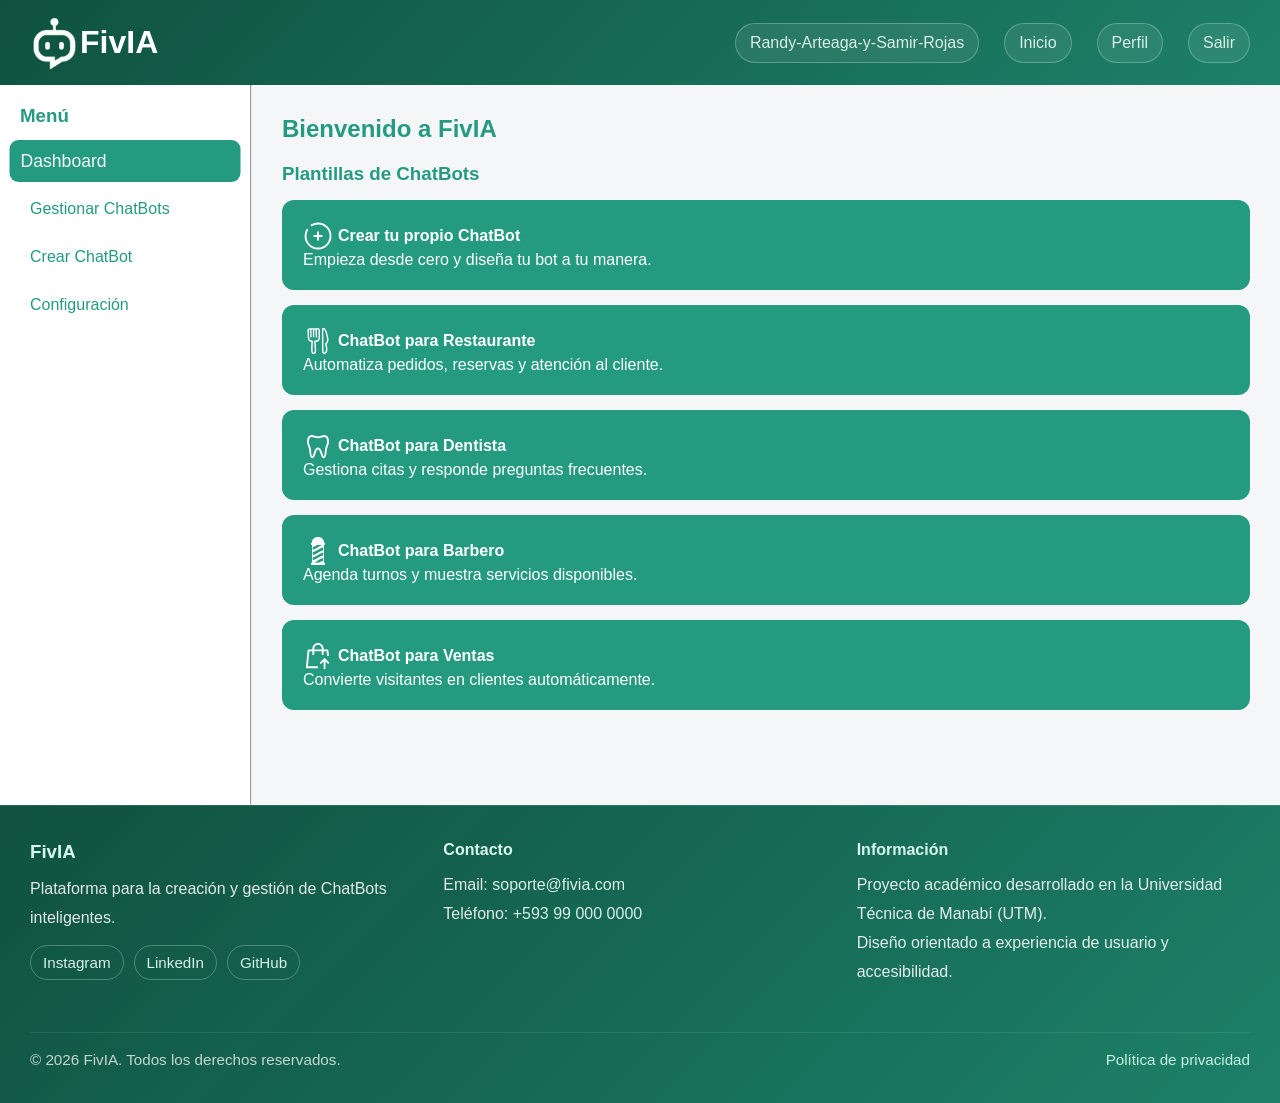
==== index.html @ d644502a "cambio" ====
<!DOCTYPE html>
<html lang="es">
<head>
    <meta charset="UTF-8">
    <title>Dashboard FivIA</title>
    <link rel="stylesheet" href="styles.css">
    <script src="script.js" defer></script>
</head>
<body>

   
    <header>
        <div id="icono">
        <img src="icono.png" alt="Logo de FivIA" width="50">
        <h1>FivIA</h1>
        
        </div>
        <nav>
            
            <a href="#">Randy-Arteaga-y-Samir-Rojas</a>
            <a href="#" id="inicio">Inicio</a>
            <a href="#" id="perfil">Perfil</a>
            <a href="#" id="salir">Salir</a>
        </nav>
        
    </header>

  
    <div>

        <aside>
            <h3>Menú</h3>
            <ul>
                <li  ><a id="dash" href="#" >Dashboard</a></li>
                <li><a href="#" id="uwu">Gestionar ChatBots</a></li>
                <li><a href="#">Crear ChatBot</a></li>
                <li><a href="#">Configuración</a></li>
            </ul>
        </aside>
        <hr>
    
        <main>
            <section>
                <h2>Bienvenido a FivIA</h2>
                 <!-- PLANTILLAS -->
            <section>
                <h3>Plantillas de ChatBots</h3>

                <!-- CREAR PROPIO -->
                <article>
                    <div class="svg">
                        <svg viewBox="0 0 24 24" fill="none" xmlns="http://www.w3.org/2000/svg" stroke="#ffffff"><g id="SVGRepo_bgCarrier" stroke-width="0"></g><g id="SVGRepo_tracerCarrier" stroke-linecap="round" stroke-linejoin="round"></g><g id="SVGRepo_iconCarrier"> <path d="M15 12L12 12M12 12L9 12M12 12L12 9M12 12L12 15" stroke="#ffffff" stroke-width="1.5" stroke-linecap="round"></path> <path d="M7 3.33782C8.47087 2.48697 10.1786 2 12 2C17.5228 2 22 6.47715 22 12C22 17.5228 17.5228 22 12 22C6.47715 22 2 17.5228 2 12C2 10.1786 2.48697 8.47087 3.33782 7" stroke="#ffffff" stroke-width="1.5" stroke-linecap="round"></path> </g></svg>
                        <h4> Crear tu propio ChatBot</h4>
                    </div>
                    <p>Empieza desde cero y diseña tu bot a tu manera.</p>
                </article>

                <!-- PLANTILLAS -->
                <article>
                    <div class="svg">
                        <svg version="1.1" id="designs" xmlns="http://www.w3.org/2000/svg" xmlns:xlink="http://www.w3.org/1999/xlink" viewBox="0 0 32 32" xml:space="preserve" fill="#000000"><g id="SVGRepo_bgCarrier" stroke-width="0"></g><g id="SVGRepo_tracerCarrier" stroke-linecap="round" stroke-linejoin="round"></g><g id="SVGRepo_iconCarrier"> <style type="text/css"> .sketchy_een{fill:#ffffff;} </style> <path class="sketchy_een" d="M17.855,3.83c-0.012-0.106-0.043-0.21-0.098-0.308c-0.111-0.199-0.266-0.39-0.407-0.57 c-0.096-0.118-0.195-0.248-0.312-0.348c-0.166-0.139-0.354-0.264-0.571-0.308c-0.153-0.029-0.304-0.04-0.459-0.046 c-0.047-0.002-0.093-0.003-0.139-0.003c-0.086,0-0.172,0.003-0.258,0.007c-0.094,0.002-0.187,0.006-0.281,0.004 c-0.319-0.002-0.638,0.023-0.957,0.036c-0.342,0.013-0.686,0.031-1.03,0.04c-0.371,0.01-0.742,0.023-1.112,0.033 c-0.348,0.008-0.696,0.04-1.043,0.05c-0.606,0.017-1.214,0.013-1.819,0.017c-0.625,0.004-1.25,0.052-1.875,0.092 C7.197,2.545,6.9,2.557,6.604,2.578C6.218,2.605,5.8,2.633,5.461,2.842c-0.22,0.134-0.382,0.319-0.516,0.537 C4.756,3.684,4.722,4.042,4.752,4.391C4.754,4.403,4.758,4.413,4.76,4.425C4.744,4.486,4.721,4.546,4.722,4.612 c0.008,0.791,0.08,1.579,0.122,2.368c0.038,0.736,0.042,1.472,0.071,2.205c0.057,1.512-0.084,3.05,0.323,4.526 c0.153,0.558,0.346,1.11,0.625,1.622c0.243,0.445,0.577,0.789,1.001,1.063c0.392,0.252,0.816,0.342,1.275,0.384 c0.206,0.017,0.415,0.036,0.623,0.05c0.055,0.003,0.112,0.002,0.168,0.004c-0.042,0.75-0.074,1.5-0.097,2.253 c-0.025,0.828-0.082,1.653-0.097,2.482c-0.025,1.542-0.073,3.092-0.021,4.636c0.015,0.466,0.054,0.931,0.136,1.391 c0.032,0.174,0.078,0.34,0.143,0.506c0.086,0.224,0.18,0.453,0.302,0.659c0.214,0.365,0.506,0.692,0.868,0.914 c0.344,0.21,0.768,0.289,1.162,0.317c0.336,0.023,0.686-0.008,1.011-0.097c0.117-0.031,0.22-0.075,0.331-0.124 c0.157-0.069,0.289-0.189,0.415-0.304c0.166-0.155,0.306-0.365,0.415-0.566c0.193-0.357,0.285-0.784,0.363-1.177 c0.08-0.403,0.132-0.822,0.151-1.233c0.017-0.378,0.031-0.757,0.032-1.137c0.002-0.376-0.027-0.755-0.046-1.131 c-0.036-0.764-0.096-1.527-0.141-2.291c-0.048-0.784-0.111-1.565-0.17-2.349c-0.025-0.336-0.038-0.675-0.071-1.011 c-0.032-0.355-0.076-0.709-0.113-1.064c-0.015-0.14-0.036-0.279-0.055-0.418c0.29-0.01,0.579-0.017,0.868-0.053 c0.269-0.032,0.537-0.054,0.793-0.145c0.254-0.088,0.512-0.172,0.742-0.317c0.38-0.239,0.738-0.527,1.07-0.827 c0.401-0.363,0.625-0.852,0.81-1.351c0.227-0.621,0.333-1.303,0.333-1.963c0.002-0.726,0-1.456-0.015-2.182 c-0.015-0.665,0.011-1.332,0.029-1.997c0.019-0.757-0.004-1.514,0-2.27c0.004-0.518,0.067-1.034,0.071-1.554 C18.149,4.187,18.03,3.976,17.855,3.83z M16.539,12.156c-0.002,0.267,0.007,0.536-0.02,0.803c-0.052,0.345-0.132,0.698-0.26,1.022 c-0.066,0.149-0.135,0.302-0.222,0.439c-0.121,0.137-0.26,0.257-0.402,0.371c-0.198,0.142-0.413,0.271-0.633,0.378 c-0.192,0.069-0.398,0.123-0.597,0.157c-0.271,0.033-0.54,0.065-0.81,0.1c0.023-0.003,0.047-0.007,0.07-0.01 c-0.203,0.027-0.394,0.019-0.596,0.004c-0.285-0.024-0.529,0.147-0.683,0.377c-0.003,0.001-0.005,0-0.008,0.001 c-0.004,0-0.008,0.002-0.013,0.004c-0.327,0.09-0.562,0.396-0.562,0.738c0,0.103,0.022,0.203,0.061,0.294 c0.06,0.534,0.095,1.071,0.149,1.605c0.034,0.338,0.042,0.678,0.063,1.017c0.025,0.39,0.067,0.78,0.092,1.17 c0.053,0.78,0.103,1.56,0.172,2.337c0.067,0.755,0.13,1.51,0.161,2.265c0.023,0.583,0.011,1.179-0.054,1.757 c-0.057,0.357-0.133,0.705-0.255,1.045c-0.036,0.074-0.077,0.145-0.122,0.214c-0.035,0.04-0.071,0.079-0.11,0.116 c-0.071,0.021-0.143,0.037-0.215,0.05c-0.161,0.013-0.321,0.012-0.482-0.001c-0.085-0.016-0.168-0.038-0.249-0.065 c-0.035-0.018-0.069-0.037-0.103-0.058c-0.069-0.063-0.133-0.13-0.193-0.201c-0.09-0.132-0.166-0.27-0.233-0.415 c-0.043-0.108-0.082-0.218-0.108-0.331c-0.023-0.098-0.04-0.198-0.055-0.299c-0.09-0.725-0.058-1.463-0.054-2.191 c0.004-0.774,0.015-1.548,0.029-2.322c0.029-1.651,0.078-3.302,0.212-4.95c0.029-0.367,0.059-0.732,0.086-1.099 c0.021-0.284-0.152-0.526-0.384-0.676c-0.004-0.018,0.001-0.036-0.004-0.054c-0.057-0.208-0.197-0.39-0.384-0.499 c-0.183-0.107-0.373-0.127-0.572-0.097c-0.189,0.009-0.386-0.016-0.573-0.035c-0.191-0.02-0.382-0.031-0.573-0.05 c-0.101-0.017-0.202-0.039-0.299-0.07c-0.093-0.05-0.184-0.108-0.272-0.169c-0.077-0.069-0.148-0.145-0.216-0.224 c-0.146-0.208-0.275-0.432-0.383-0.662c-0.195-0.503-0.322-1.039-0.405-1.572c-0.063-0.579-0.048-1.166-0.048-1.746 C6.48,9.965,6.461,9.308,6.445,8.648c-0.015-0.65-0.019-1.3-0.078-1.947C6.302,6.005,6.302,5.31,6.308,4.612 c0-0.02-0.01-0.037-0.012-0.057C6.308,4.5,6.332,4.445,6.327,4.391C6.319,4.31,6.309,4.228,6.306,4.146 C6.423,4.113,6.544,4.09,6.664,4.071c0.312-0.035,0.628-0.055,0.942-0.082c0.012,0.641,0.05,1.28,0.099,1.92 C7.726,6.204,7.732,6.496,7.753,6.79c0.023,0.304,0.054,0.606,0.071,0.912C7.856,8.27,7.86,8.841,7.856,9.41 c-0.003,0.551-0.004,1.1-0.023,1.651c-0.018,0.038-0.034,0.078-0.046,0.12C7.76,11.281,7.76,11.379,7.758,11.48 c-0.004,0.413,0.35,0.757,0.759,0.757c0.407,0,0.764-0.344,0.757-0.757c0-0.032,0-0.065,0-0.097 c-0.001-0.108-0.024-0.205-0.063-0.293c-0.002-0.543,0.026-1.086,0.023-1.629C9.23,8.889,9.23,8.317,9.201,7.746 C9.173,7.142,9.119,6.542,9.104,5.938C9.088,5.254,9.08,4.571,9.083,3.887c0.402-0.015,0.805-0.026,1.206-0.025 c0.068,0,0.137-0.001,0.205-0.001c0.012,0.627,0.036,1.254,0.049,1.88c0.013,0.677,0.021,1.353,0.029,2.028 c0.004,0.336,0.006,0.671,0.006,1.005c0,0.329-0.021,0.657-0.011,0.986c0.008,0.333,0.032,0.665,0.05,0.998 c0.013,0.281,0.01,0.56,0.011,0.841c0,0.394,0.327,0.722,0.722,0.722c0.369,0,0.753-0.329,0.722-0.722 c-0.021-0.264-0.025-0.529-0.031-0.795c-0.006-0.329-0.027-0.657-0.031-0.986c-0.002-0.34,0.015-0.682,0.021-1.022 c0.008-0.342,0.006-0.684,0.006-1.026c0-0.669-0.023-1.34-0.013-2.01c0.01-0.644,0.038-1.288,0.051-1.932 c0.288-0.005,0.575-0.009,0.864-0.012c0.109-0.002,0.217-0.002,0.326-0.003c0.009,0.719,0.041,1.435,0.088,2.153 c0.048,0.728,0.109,1.458,0.141,2.188c0.031,0.692,0.036,1.386,0.078,2.077c0.031,0.512,0.004,1.036,0.086,1.544 c0.029,0.18,0.191,0.355,0.342,0.445c0.172,0.099,0.382,0.128,0.575,0.075c0.185-0.052,0.348-0.176,0.445-0.342 c0.088-0.151,0.105-0.298,0.09-0.457c0.003,0.022,0.006,0.045,0.009,0.067c-0.012-0.111-0.026-0.22-0.041-0.33 c-0.022-0.188-0.026-0.377-0.037-0.566c-0.015-0.315-0.042-0.629-0.057-0.942c-0.031-0.642-0.036-1.286-0.067-1.928 c-0.032-0.669-0.088-1.338-0.132-2.005c-0.042-0.667-0.012-1.337-0.004-2.004c0.06-0.001,0.12-0.005,0.181-0.004 c0.13,0.004,0.262,0.002,0.392,0c0.216-0.005,0.431-0.008,0.645,0.009c0.058,0.059,0.114,0.123,0.166,0.187 c0.08,0.111,0.159,0.228,0.221,0.347c0.043,0.08,0.105,0.142,0.172,0.198c0.004,0.733-0.028,1.469-0.032,2.202 c-0.004,0.761-0.008,1.523-0.011,2.286c-0.004,0.677,0.023,1.351,0.027,2.028C16.545,11.41,16.545,11.783,16.539,12.156z M27.245,14.23c-0.099-0.757-0.204-1.51-0.396-2.247c-0.18-0.701-0.369-1.397-0.516-2.108c-0.145-0.717-0.313-1.431-0.512-2.135 c-0.099-0.352-0.201-0.707-0.325-1.049c-0.128-0.35-0.266-0.694-0.407-1.036c-0.155-0.376-0.306-0.764-0.501-1.124 c-0.17-0.31-0.35-0.612-0.541-0.908c-0.197-0.304-0.399-0.612-0.64-0.879c-0.254-0.281-0.577-0.512-0.933-0.644 C22.284,2.029,22.088,2,21.893,2c-0.353,0-0.708,0.096-1.042,0.215c-0.199,0.073-0.361,0.176-0.47,0.363 C20.303,2.709,20.282,2.86,20.29,3.01c-0.004,0.029-0.018,0.055-0.019,0.085c-0.027,0.808-0.046,1.615-0.075,2.423 c-0.025,0.778-0.031,1.558-0.011,2.333c0.042,1.577,0.149,3.151,0.193,4.728c0.021,0.782,0.04,1.563,0.029,2.345 c-0.011,0.757-0.054,1.516-0.084,2.272c-0.029,0.763-0.032,1.523-0.032,2.286c-0.002,0.759-0.017,1.521,0.008,2.28 c0.025,0.749,0.048,1.496,0.082,2.244c0.017,0.352,0.021,0.703,0.038,1.057c0.015,0.296,0.025,0.594,0.021,0.891 c-0.004,0.541-0.002,1.084,0.061,1.621c0.063,0.535,0.157,1.072,0.409,1.556c0.149,0.287,0.434,0.501,0.717,0.648 c0.237,0.122,0.487,0.17,0.753,0.164c0.141-0.002,0.285-0.008,0.428-0.006c0.176,0.004,0.346-0.008,0.522-0.05 c0.155-0.036,0.304-0.115,0.447-0.183c0.206-0.099,0.38-0.25,0.552-0.399c0.153-0.134,0.319-0.247,0.453-0.401 c0.145-0.164,0.281-0.344,0.413-0.52c0.101-0.134,0.164-0.327,0.226-0.478c0.019-0.043,0.036-0.086,0.054-0.129 c0.113-0.259,0.233-0.508,0.288-0.789c0.055-0.283,0.145-0.558,0.193-0.843c0.055-0.338,0.094-0.692,0.115-1.036 c0.023-0.357,0.029-0.722,0.011-1.08c-0.021-0.44-0.115-0.875-0.201-1.303c-0.065-0.325-0.122-0.648-0.17-0.977 c-0.086-0.577-0.229-1.147-0.365-1.714c-0.048-0.203-0.059-0.413-0.126-0.612c-0.014-0.043-0.022-0.086-0.036-0.128 c0.028-0.033,0.068-0.06,0.084-0.097c0.007-0.016,0.014-0.031,0.022-0.046c0.083-0.088,0.175-0.167,0.268-0.246 c0.227-0.197,0.447-0.424,0.612-0.678c0.174-0.275,0.323-0.571,0.461-0.864c0.162-0.34,0.268-0.707,0.382-1.066 C27.226,15.636,27.339,14.924,27.245,14.23z M23.004,28.345c0.01-0.008,0.021-0.017,0.032-0.025l0,0 C23.025,28.328,23.014,28.336,23.004,28.345z M23.037,28.319L23.037,28.319c0.03-0.024,0.061-0.048,0.092-0.071 C23.098,28.271,23.067,28.295,23.037,28.319z M25.65,15.252c-0.042,0.24-0.108,0.474-0.172,0.708 c-0.07,0.251-0.142,0.502-0.235,0.744c-0.104,0.236-0.211,0.48-0.355,0.694c-0.148,0.176-0.305,0.352-0.477,0.498 c-0.18,0.155-0.375,0.302-0.47,0.527c-0.013,0.029-0.017,0.056-0.027,0.085c-0.217,0.141-0.379,0.37-0.361,0.637 c0.015,0.21,0.044,0.413,0.119,0.61c0.057,0.147,0.084,0.296,0.107,0.451c0.017,0.127,0.036,0.252,0.068,0.377 c0.034,0.138,0.076,0.275,0.107,0.415c0.061,0.268,0.109,0.537,0.155,0.806c0.118,0.666,0.282,1.325,0.397,1.992 c0.065,0.587,0.04,1.18-0.03,1.767c-0.037,0.25-0.095,0.495-0.157,0.74c-0.067,0.258-0.134,0.51-0.231,0.756 c-0.084,0.197-0.176,0.397-0.298,0.57c-0.081,0.102-0.167,0.203-0.262,0.291c-0.117,0.108-0.244,0.208-0.371,0.307 c-0.066,0.046-0.135,0.087-0.207,0.124c-0.026,0.009-0.053,0.016-0.079,0.023c-0.183,0.012-0.369,0.029-0.552,0.023 c-0.016-0.01-0.032-0.02-0.048-0.031c-0.008-0.007-0.016-0.015-0.024-0.022c-0.013-0.021-0.025-0.043-0.036-0.065 c-0.085-0.251-0.143-0.51-0.183-0.772c-0.056-0.502-0.059-1-0.07-1.505c-0.006-0.287-0.025-0.573-0.04-0.86 c-0.021-0.348-0.029-0.696-0.044-1.045c-0.031-0.736-0.078-1.472-0.096-2.209c-0.017-0.755-0.017-1.508-0.019-2.265 c-0.002-1.546,0.036-3.092,0.054-4.638c0.019-1.58-0.031-3.161-0.111-4.74c-0.057-1.177-0.119-2.358-0.111-3.537 c0.007-1.05,0.098-2.093,0.165-3.14c0.025-0.007,0.048-0.019,0.073-0.025c0.028,0,0.056,0,0.085,0.002 c0.033,0.007,0.066,0.016,0.098,0.026c0.059,0.033,0.117,0.068,0.174,0.106c0.127,0.115,0.239,0.243,0.347,0.376 c0.023,0.029,0.045,0.058,0.068,0.087c-0.009-0.012-0.019-0.024-0.028-0.036c0.245,0.315,0.464,0.646,0.669,0.988 c0.183,0.31,0.333,0.631,0.476,0.959c-0.005-0.012-0.01-0.024-0.015-0.036c0.005,0.013,0.011,0.026,0.016,0.039 c0.019,0.043,0.038,0.087,0.056,0.131c-0.018-0.041-0.036-0.082-0.053-0.122c0.115,0.278,0.227,0.557,0.336,0.839 c0.105,0.275,0.187,0.554,0.269,0.839c0.176,0.606,0.334,1.215,0.47,1.833c0.134,0.615,0.252,1.235,0.38,1.85 c0.059,0.287,0.145,0.566,0.21,0.85c0.069,0.308,0.122,0.618,0.168,0.931c0.044,0.341,0.089,0.682,0.109,1.026 C25.682,14.574,25.684,14.909,25.65,15.252z M23.72,6.062c-0.002-0.004-0.003-0.008-0.005-0.011c0,0.001,0.001,0.002,0.001,0.003 C23.717,6.056,23.719,6.059,23.72,6.062z"></path> </g></svg>
                        <h4>ChatBot para Restaurante</h4>
                    </div>
                    <p>Automatiza pedidos, reservas y atención al cliente.</p>
                </article>

                <article>
                    <div class="svg">
                        <svg viewBox="0 0 24 24" fill="none" xmlns="http://www.w3.org/2000/svg"><g id="SVGRepo_bgCarrier" stroke-width="0"></g><g id="SVGRepo_tracerCarrier" stroke-linecap="round" stroke-linejoin="round"></g><g id="SVGRepo_iconCarrier"> <path d="M9.19807 4.45825C8.55418 4.22291 7.94427 4 7 4C5 4 4 6 4 8.5C4 10.0985 4.40885 11.0838 4.83441 12.1093C5.0744 12.6877 5.31971 13.2788 5.5 14C5.649 14.596 5.7092 15.4584 5.77321 16.3755C5.92401 18.536 6.096 21 7.5 21C8.39898 21 8.79286 19.5857 9.22652 18.0286C9.75765 16.1214 10.3485 14 12 14C13.6515 14 14.2423 16.1214 14.7735 18.0286C15.2071 19.5857 15.601 21 16.5 21C17.904 21 18.076 18.536 18.2268 16.3755C18.2908 15.4584 18.351 14.596 18.5 14C18.6803 13.2788 18.9256 12.6877 19.1656 12.1093C19.5912 11.0838 20 10.0985 20 8.5C20 6 19 4 17 4C16.0557 4 15.4458 4.22291 14.8019 4.45825C14.082 4.72136 13.3197 5 12 5C10.6803 5 9.91796 4.72136 9.19807 4.45825Z" stroke="#ffffff" stroke-width="1.5" stroke-linecap="round" stroke-linejoin="round"></path> </g></svg>
                        <h4>ChatBot para Dentista</h4>
                    </div>
                    <p>Gestiona citas y responde preguntas frecuentes.</p>
                </article>

                <article>
                    <div class="svg">   <svg viewBox="0 0 64 64" xmlns="http://www.w3.org/2000/svg" xmlns:xlink="http://www.w3.org/1999/xlink" aria-hidden="true" role="img" class="iconify iconify--emojione-monotone" preserveAspectRatio="xMidYMid meet" fill="#000000"><g id="SVGRepo_bgCarrier" stroke-width="0"></g><g id="SVGRepo_tracerCarrier" stroke-linecap="round" stroke-linejoin="round"></g><g id="SVGRepo_iconCarrier"><path d="M45 19.449c1.104 0 2-.824 2-1.84v-1.943c0-1.018-.896-1.842-2-1.842c0-15.766-26-15.766-26 0c-1.104 0-2 .824-2 1.842v1.943c0 1.016.896 1.84 2 1.84h.281v36.926H19c-1.104 0-2 .824-2 1.84v1.943c0 1.016.896 1.842 2 1.842h26c1.104 0 2-.826 2-1.842v-1.943c0-1.016-.896-1.84-2-1.84h-.281V19.449H45M20.914 40.781v-5.898c7.391-1.809 14.781-8.826 22.172-10.635v5.896c-7.391 1.809-14.781 8.827-22.172 10.637m22.172-5.361v5.896c-7.391 1.809-14.781 8.826-22.172 10.635v-5.896c7.391-1.811 14.781-8.828 22.172-10.635M23.709 56.375c6.459-2.584 12.918-8.126 19.377-9.705v5.896c-3.299.808-5.967 2.272-8.566 3.809H23.709m-2.795-26.844v-5.898c3.058-.748 6.115-2.39 9.172-4.184h11.191c-6.788 2.377-13.576 8.419-20.363 10.082" fill="#ffffff"></path></g></svg>

                        <h4> ChatBot para Barbero</h4>
                    </div>
                    <p>Agenda turnos y muestra servicios disponibles.</p>
                </article>

                <article>
                    <div class="svg">
                        <svg viewBox="0 0 1024 1024" xmlns="http://www.w3.org/2000/svg" fill="#000000"><g id="SVGRepo_bgCarrier" stroke-width="0"></g><g id="SVGRepo_tracerCarrier" stroke-linecap="round" stroke-linejoin="round"></g><g id="SVGRepo_iconCarrier"><path fill="#ffffff" d="M704 288h131.072a32 32 0 0 1 31.808 28.8L886.4 512h-64.384l-16-160H704v96a32 32 0 1 1-64 0v-96H384v96a32 32 0 0 1-64 0v-96H217.92l-51.2 512H512v64H131.328a32 32 0 0 1-31.808-35.2l57.6-576a32 32 0 0 1 31.808-28.8H320v-22.336C320 154.688 405.504 64 512 64s192 90.688 192 201.664v22.4zm-64 0v-22.336C640 189.248 582.272 128 512 128c-70.272 0-128 61.248-128 137.664v22.4h256zm201.408 483.84L768 698.496V928a32 32 0 1 1-64 0V698.496l-73.344 73.344a32 32 0 1 1-45.248-45.248l128-128a32 32 0 0 1 45.248 0l128 128a32 32 0 1 1-45.248 45.248z"></path></g></svg>
                        <h4>ChatBot para Ventas</h4>
                    </div>
                    <p>Convierte visitantes en clientes automáticamente.</p>
                </article>

            
            </section>

            
        </main>

    </div>

    
    <footer>
        <section class="footer-col">
            <h3>FivIA</h3>
            <p>Plataforma para la creación y gestión de ChatBots inteligentes.</p>
            <div class="footer-social">
                <a href="#" aria-label="Instagram">Instagram</a>
                <a href="#" aria-label="LinkedIn">LinkedIn</a>
                <a href="#" aria-label="GitHub">GitHub</a>
            </div>
        </section>

        <section class="footer-col">
            <h4>Contacto</h4>
            <p>Email: <a href="mailto:soporte@fivia.com">soporte@fivia.com</a></p>
            <p>Teléfono: <a href="tel:+593990000000">+593 99 000 0000</a></p>
        </section>

        <section class="footer-col">
            <h4>Información</h4>
            <p>Proyecto académico desarrollado en la Universidad Técnica de Manabí (UTM).</p>
            <p>Diseño orientado a experiencia de usuario y accesibilidad.</p>
        </section>

        <div class="footer-bottom">
            <p>© 2026 FivIA. Todos los derechos reservados.</p>
            <a href="#">Política de privacidad</a>
        </div>
    </footer>

</body>
</html>
---- styles.css ----
:root {
    --bg-principal: #249b81;
    --bg-secundario: #f4f6f8;
    --sombra: rgba(0, 0, 0, 0.4);
}
* {
    margin: 0;
    padding: 0;
    box-sizing: border-box;
    font-family: 'Segoe UI', sans-serif;
}
body {
    background: var(--bg-principal);
    color: white;
    min-height: 100vh;
}
header {
    display: flex;
    align-items: center;
    justify-content: space-between;
    background: linear-gradient(135deg, rgba(14,78,60,0.95), rgba(29,128,104,0.98));
    padding: 15px 30px;
    box-shadow: 0 4px 10px var(--sombra);
}
header div{
    display: flex;
    width: 50%;
    align-items: center;
    justify-content: left;
    flex-direction: row;
}
header nav{
    display: flex;
    width: 50%;
    height: fit-content;
    justify-content: right;
    align-items: center;
    gap: 5px;
}
header nav a{
    color: #d8f0e8;
    font-style: normal;
    margin-left: 20px;
    text-decoration: none;
    border: 1px solid rgba(216,240,232,0.3);
    padding: 10px 14px;
    border-radius: 999px;
    transition: 0.25s ease;
    background: rgba(255,255,255,0.08);
}
aside {
    width: 250px;
    background: white;
    padding: 20px;
}

aside h3 {
    margin-bottom: 15px;
    color: var(--bg-principal);
}

aside ul {
    list-style: none;
}

aside ul li {
    margin-bottom: 10px;
}

aside ul li a {
    text-decoration: none;
    color: var(--bg-principal);
    display: block;
    padding: 10px;
    border-radius: 8px;
    transition: 0.3s;
}

aside ul li a:hover {
    background: var(--bg-principal);
    color: var(--bg-secundario);
    scale: 1.1;
}
.dash-hover {
    background: var(--bg-principal);
    color: var(--bg-secundario);
    scale: 1.1;
}
main{
    flex:1;
    padding: 30px;
    background-color: #f4f6f8;
}
h2 {
    margin-bottom: 20px;
    color: var(--bg-principal);
}

h3 {
    margin-bottom: 15px;
    color: var(--bg-principal);
}

/* CARDS */
article {
    background: var(--bg-principal);
    padding: 20px;
    margin-bottom: 15px;
    border-radius: 12px;
    transition: 0.3s;
    border: 1px solid transparent;
    cursor: pointer;
}

article:hover {
    transform: translateY(-5px);
    
    box-shadow: 0 6px 15px var(--sombra);
}


button {
    background: var(--morado);
    border: none;
    padding: 10px 15px;
    color: var(--blanco);
    border-radius: 8px;
    cursor: pointer;
    transition: 0.3s;
}

body > div {
    display: flex;
    min-height: 80vh;
}

header nav a:hover{
    background: rgba(255,255,255,0.18);
    border-color: rgba(255,255,255,0.6);
    color: #ffffff;
}
#salir:hover{
  
    border-top: red 3px solid;
}
#inicio:hover{
  
    border-top: rgb(0, 255, 106) 3px solid;
}
#perfil:hover{
  
    border-top: blue 3px solid;
}
img{
    animation: pulse-ring 1s infinite;
}
@keyframes pulse-ring {
  0% {
    transform: scale(1);
  }
  50% {
    transform: scale(1.1);
  }
  100%{
    transform: scale(1);
  }
}

svg{
    width: 30px;
}


.svg{
    justify-content: left;
    align-items: center;
    display: flex;
    flex-direction: row;
    gap: 5px;
}

@keyframes rotate{
    0%{
        transform: rotate(0deg);
    }
    100%{
        transform: rotate(360deg);
    }
}
article:hover svg{
    animation: rotate 1s infinite;
    transform-origin: center;
    transform-box: fill-box;
}
footer{
    display: flex;
    flex-wrap: wrap;
    justify-content: space-between;
    align-items: flex-start;
    gap: 20px;
    padding: 35px 30px;
    background: linear-gradient(135deg, rgba(14,78,60,0.95), rgba(29,128,104,0.98));
    color: #f4fafa;
    border-top: 1px solid rgba(255,255,255,0.08);
}
.footer-col {
    flex: 1 1 260px;
    min-width: 220px;
}
.footer-col h3,
.footer-col h4 {
    margin-bottom: 12px;
    color: #d7f6ec;
}
.footer-col p {
    line-height: 1.8;
    color: rgba(255,255,255,0.88);
}
.footer-col a {
    color: #d8f0e8;
    text-decoration: none;
}
.footer-col a:hover {
    text-decoration: underline;
}
.footer-social {
    display: flex;
    flex-wrap: wrap;
    gap: 10px;
    margin-top: 12px;
}
.footer-social a {
    color: #d8f0e8;
    text-decoration: none;
    border: 1px solid rgba(216,240,232,0.3);
    padding: 8px 12px;
    border-radius: 999px;
    transition: 0.25s ease;
    font-size: 0.95rem;
}
.footer-social a:hover {
    background: rgba(255,255,255,0.12);
    border-color: rgba(255,255,255,0.5);
}
.footer-bottom {
    width: 100%;
    display: flex;
    justify-content: space-between;
    align-items: center;
    gap: 10px;
    margin-top: 25px;
    border-top: 1px solid rgba(255,255,255,0.09);
    padding-top: 18px;
    color: rgba(255,255,255,0.75);
    font-size: 0.95rem;
}
.footer-bottom a {
    color: #c8f1e1;
    text-decoration: none;
}
.footer-bottom a:hover {
    text-decoration: underline;
}

@media (max-width: 800px) {
    aside{
        width: 100%;
    }
    body > div {
        display: flex;
        flex-direction: column;
        min-height: 100vh;
    }
    footer{
        flex-direction: column;
        justify-content: center;
        align-items: center;
        gap: 20px;
    }
    .footer-bottom {
        flex-direction: column;
        align-items: center;
        text-align: center;
    }
    .footer-social {
        justify-content: center;
    }
}
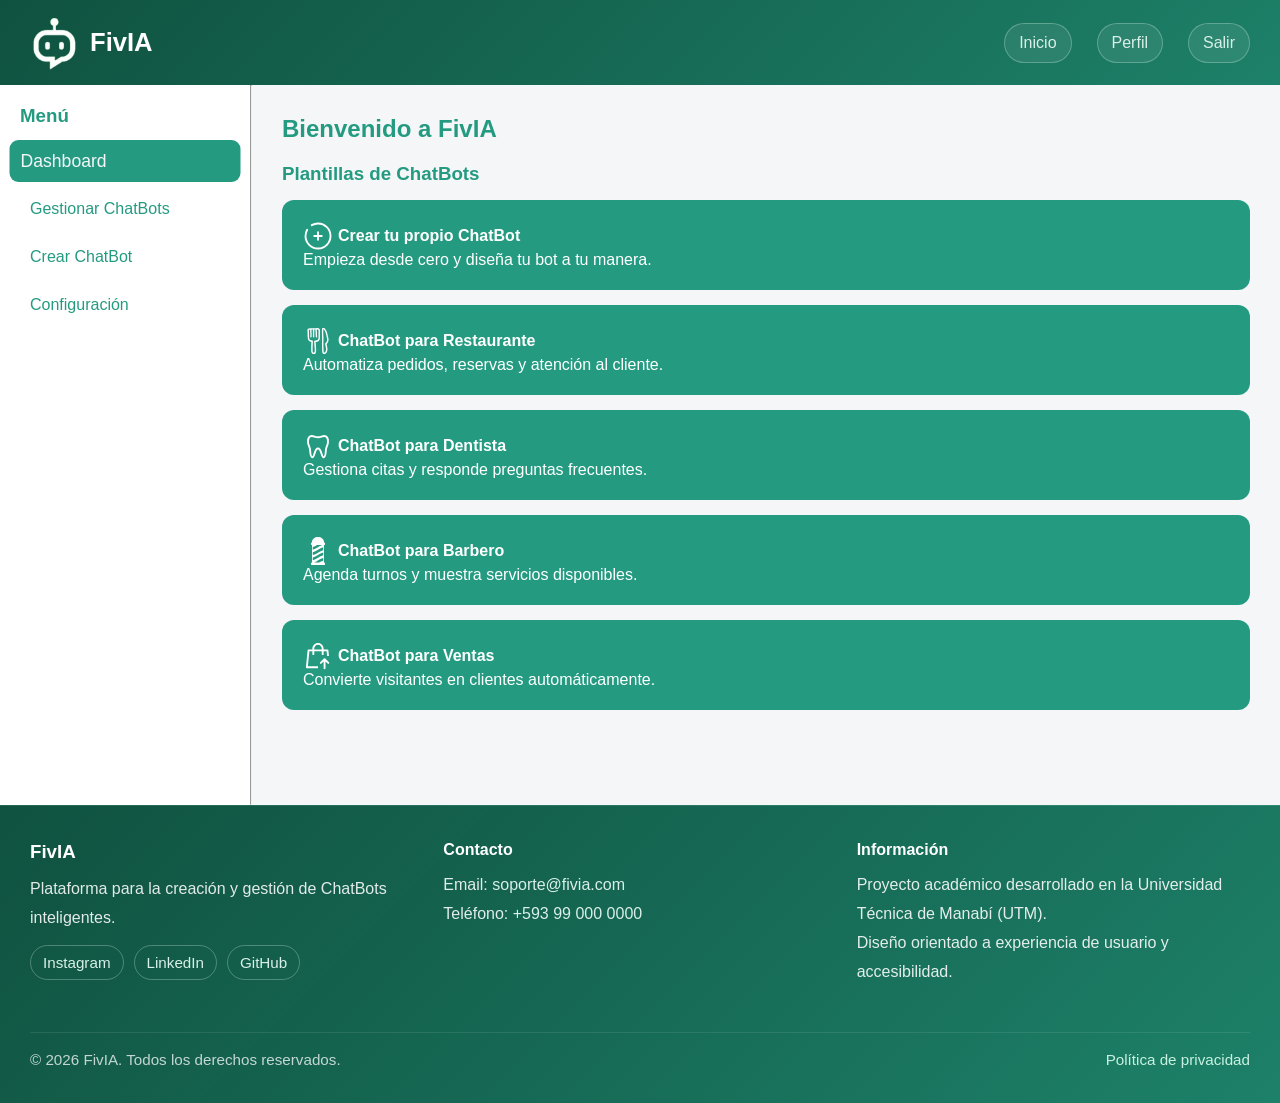
==== commit 65aa14d3: "mas responsive que nunca" ====
--- a/index.html
+++ b/index.html
@@ -2,9 +2,11 @@
 <html lang="es">
 <head>
     <meta charset="UTF-8">
-    <title>Dashboard FivIA</title>
+    <title>FivIA</title>
     <link rel="stylesheet" href="styles.css">
     <script src="script.js" defer></script>
+    <meta name="viewport" content="width=device-width, initial-scale=1.0">
+     <link rel="icon" type="image/x-icon" href="icono2.png">
 </head>
 <body>
 
@@ -17,7 +19,7 @@
         </div>
         <nav>
             
-            <a href="#">Randy-Arteaga-y-Samir-Rojas</a>
+           
             <a href="#" id="inicio">Inicio</a>
             <a href="#" id="perfil">Perfil</a>
             <a href="#" id="salir">Salir</a>
--- a/styles.css
+++ b/styles.css
@@ -170,6 +170,22 @@
     width: 30px;
 }
 
+/* Header logo and main title sizing */
+header #icono img{
+    width: 50px;
+    height: auto;
+}
+
+header #icono h1{
+    font-size: 1.6rem;
+    margin-left: 10px;
+    color: white;
+}
+
+.svg h4{
+    font-size: 1rem;
+}
+
 
 .svg{
     justify-content: left;
@@ -210,7 +226,7 @@
 .footer-col h3,
 .footer-col h4 {
     margin-bottom: 12px;
-    color: #d7f6ec;
+    color: white;
 }
 .footer-col p {
     line-height: 1.8;
@@ -264,7 +280,57 @@
 
 @media (max-width: 800px) {
     aside{
+        display: flex;
+        flex-direction: column;
         width: 100%;
+        justify-content: center;
+        align-items: center;
+        text-align: center;
+    }
+    aside li a{
+        width: 100%;
+    }
+    /* Reduce main/title sizes */
+    header {
+        padding: 12px 16px;
+    }
+    header #icono img{
+        width: 36px;
+    }
+    header #icono h1{
+        font-size: 1.1rem;
+    }
+    h2 {
+        font-size: 1.25rem;
+    }
+
+    h3 {
+        font-size: 1.05rem;
+    }
+
+    h4 {
+        font-size: 1rem;
+    }
+    /* Make svgs and icons smaller */
+    svg{
+        width: 20px;
+    }
+    .svg h4{
+        font-size: 0.95rem;
+    }
+    /* Tidy up buttons and nav links on small screens */
+    header nav a{
+        padding: 6px 10px;
+        font-size: 0.9rem;
+        margin-left: 10px;
+    }
+    button{
+        padding: 8px 10px;
+        font-size: 0.95rem;
+    }
+    /* Reduce card padding so content fits better */
+    article{
+        padding: 15px;
     }
     body > div {
         display: flex;
@@ -274,8 +340,17 @@
     footer{
         flex-direction: column;
         justify-content: center;
+        align-items: left;
+        
+    }
+    footer section{
+        display: flex;
+        flex-direction: column;
+        justify-content: center;
         align-items: center;
-        gap: 20px;
+        width: 100%;
+        text-align: center;
+        
     }
     .footer-bottom {
         flex-direction: column;
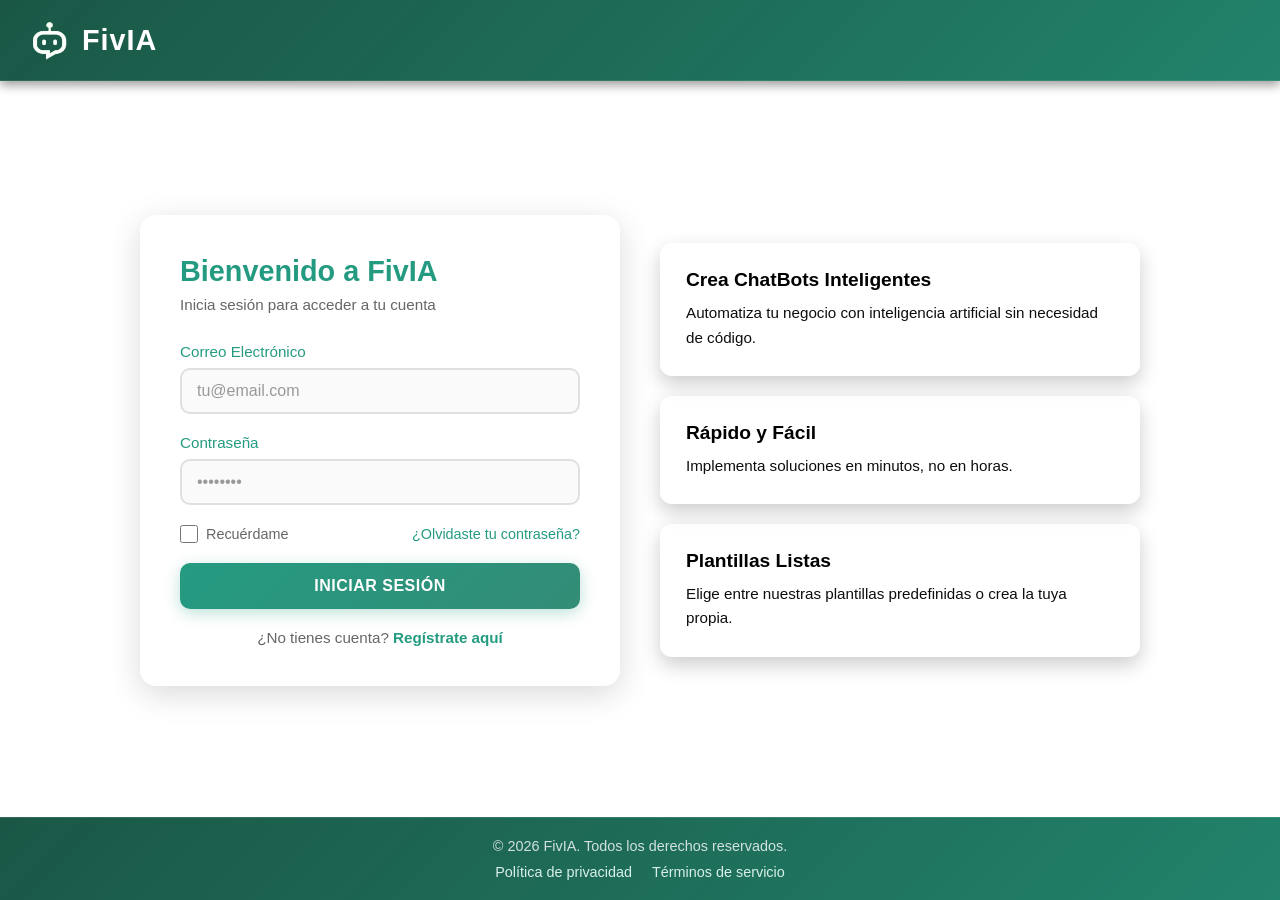
==== commit 8d9ce3bd: "cambi de rutas" ====
--- a/index.html
+++ b/index.html
@@ -2,131 +2,93 @@
 <html lang="es">
 <head>
     <meta charset="UTF-8">
-    <title>FivIA</title>
-    <link rel="stylesheet" href="styles.css">
-    <script src="script.js" defer></script>
     <meta name="viewport" content="width=device-width, initial-scale=1.0">
-     <link rel="icon" type="image/x-icon" href="icono2.png">
+    <title>Login - FivIA</title>
+    <link rel="stylesheet" href="css/auth.css">
+    <link rel="icon" type="image/x-icon" href="assets/icono2.png">
 </head>
 <body>
+    <div class="auth-container">
+        <header class="auth-header">
+            <div class="logo-section">
+                <img src="assets/icono.png" alt="Logo de FivIA" width="40" class="logo">
+                <h1>FivIA</h1>
+            </div>
+        </header>
 
-   
-    <header>
-        <div id="icono">
-        <img src="icono.png" alt="Logo de FivIA" width="50">
-        <h1>FivIA</h1>
-        
-        </div>
-        <nav>
-            
-           
-            <a href="#" id="inicio">Inicio</a>
-            <a href="#" id="perfil">Perfil</a>
-            <a href="#" id="salir">Salir</a>
-        </nav>
-        
-    </header>
+        <main class="auth-main">
+            <div class="form-wrapper">
+                <div class="form-card">
+                    <div class="form-header">
+                        <h2>Bienvenido a FivIA</h2>
+                        <p>Inicia sesión para acceder a tu cuenta</p>
+                    </div>
 
-  
-    <div>
+                    <form id="loginForm" class="auth-form">
+                        <div class="form-group">
+                            <label for="email">Correo Electrónico</label>
+                            <input 
+                                type="email" 
+                                id="email" 
+                                name="email" 
+                                placeholder="tu@email.com" 
+                                required
+                            >
+                        </div>
 
-        <aside>
-            <h3>Menú</h3>
-            <ul>
-                <li  ><a id="dash" href="#" >Dashboard</a></li>
-                <li><a href="#" id="uwu">Gestionar ChatBots</a></li>
-                <li><a href="#">Crear ChatBot</a></li>
-                <li><a href="#">Configuración</a></li>
-            </ul>
-        </aside>
-        <hr>
-    
-        <main>
-            <section>
-                <h2>Bienvenido a FivIA</h2>
-                 <!-- PLANTILLAS -->
-            <section>
-                <h3>Plantillas de ChatBots</h3>
+                        <div class="form-group">
+                            <label for="password">Contraseña</label>
+                            <input 
+                                type="password" 
+                                id="password" 
+                                name="password" 
+                                placeholder="••••••••" 
+                                required
+                            >
+                        </div>
 
-                <!-- CREAR PROPIO -->
-                <article>
-                    <div class="svg">
-                        <svg viewBox="0 0 24 24" fill="none" xmlns="http://www.w3.org/2000/svg" stroke="#ffffff"><g id="SVGRepo_bgCarrier" stroke-width="0"></g><g id="SVGRepo_tracerCarrier" stroke-linecap="round" stroke-linejoin="round"></g><g id="SVGRepo_iconCarrier"> <path d="M15 12L12 12M12 12L9 12M12 12L12 9M12 12L12 15" stroke="#ffffff" stroke-width="1.5" stroke-linecap="round"></path> <path d="M7 3.33782C8.47087 2.48697 10.1786 2 12 2C17.5228 2 22 6.47715 22 12C22 17.5228 17.5228 22 12 22C6.47715 22 2 17.5228 2 12C2 10.1786 2.48697 8.47087 3.33782 7" stroke="#ffffff" stroke-width="1.5" stroke-linecap="round"></path> </g></svg>
-                        <h4> Crear tu propio ChatBot</h4>
+                        <div class="form-options">
+                            <label class="remember-me">
+                                <input type="checkbox" name="remember">
+                                Recuérdame
+                            </label>
+                            <a href="#" class="forgot-password">¿Olvidaste tu contraseña?</a>
+                        </div>
+
+                        <button type="submit" class="btn-login">Iniciar Sesión</button>
+                    </form>
+
+                    <div class="form-footer">
+                        <p>¿No tienes cuenta? <a href="registro.html" class="link-register">Regístrate aquí</a></p>
                     </div>
-                    <p>Empieza desde cero y diseña tu bot a tu manera.</p>
-                </article>
+                </div>
 
-                <!-- PLANTILLAS -->
-                <article>
-                    <div class="svg">
-                        <svg version="1.1" id="designs" xmlns="http://www.w3.org/2000/svg" xmlns:xlink="http://www.w3.org/1999/xlink" viewBox="0 0 32 32" xml:space="preserve" fill="#000000"><g id="SVGRepo_bgCarrier" stroke-width="0"></g><g id="SVGRepo_tracerCarrier" stroke-linecap="round" stroke-linejoin="round"></g><g id="SVGRepo_iconCarrier"> <style type="text/css"> .sketchy_een{fill:#ffffff;} </style> <path class="sketchy_een" d="M17.855,3.83c-0.012-0.106-0.043-0.21-0.098-0.308c-0.111-0.199-0.266-0.39-0.407-0.57 c-0.096-0.118-0.195-0.248-0.312-0.348c-0.166-0.139-0.354-0.264-0.571-0.308c-0.153-0.029-0.304-0.04-0.459-0.046 c-0.047-0.002-0.093-0.003-0.139-0.003c-0.086,0-0.172,0.003-0.258,0.007c-0.094,0.002-0.187,0.006-0.281,0.004 c-0.319-0.002-0.638,0.023-0.957,0.036c-0.342,0.013-0.686,0.031-1.03,0.04c-0.371,0.01-0.742,0.023-1.112,0.033 c-0.348,0.008-0.696,0.04-1.043,0.05c-0.606,0.017-1.214,0.013-1.819,0.017c-0.625,0.004-1.25,0.052-1.875,0.092 C7.197,2.545,6.9,2.557,6.604,2.578C6.218,2.605,5.8,2.633,5.461,2.842c-0.22,0.134-0.382,0.319-0.516,0.537 C4.756,3.684,4.722,4.042,4.752,4.391C4.754,4.403,4.758,4.413,4.76,4.425C4.744,4.486,4.721,4.546,4.722,4.612 c0.008,0.791,0.08,1.579,0.122,2.368c0.038,0.736,0.042,1.472,0.071,2.205c0.057,1.512-0.084,3.05,0.323,4.526 c0.153,0.558,0.346,1.11,0.625,1.622c0.243,0.445,0.577,0.789,1.001,1.063c0.392,0.252,0.816,0.342,1.275,0.384 c0.206,0.017,0.415,0.036,0.623,0.05c0.055,0.003,0.112,0.002,0.168,0.004c-0.042,0.75-0.074,1.5-0.097,2.253 c-0.025,0.828-0.082,1.653-0.097,2.482c-0.025,1.542-0.073,3.092-0.021,4.636c0.015,0.466,0.054,0.931,0.136,1.391 c0.032,0.174,0.078,0.34,0.143,0.506c0.086,0.224,0.18,0.453,0.302,0.659c0.214,0.365,0.506,0.692,0.868,0.914 c0.344,0.21,0.768,0.289,1.162,0.317c0.336,0.023,0.686-0.008,1.011-0.097c0.117-0.031,0.22-0.075,0.331-0.124 c0.157-0.069,0.289-0.189,0.415-0.304c0.166-0.155,0.306-0.365,0.415-0.566c0.193-0.357,0.285-0.784,0.363-1.177 c0.08-0.403,0.132-0.822,0.151-1.233c0.017-0.378,0.031-0.757,0.032-1.137c0.002-0.376-0.027-0.755-0.046-1.131 c-0.036-0.764-0.096-1.527-0.141-2.291c-0.048-0.784-0.111-1.565-0.17-2.349c-0.025-0.336-0.038-0.675-0.071-1.011 c-0.032-0.355-0.076-0.709-0.113-1.064c-0.015-0.14-0.036-0.279-0.055-0.418c0.29-0.01,0.579-0.017,0.868-0.053 c0.269-0.032,0.537-0.054,0.793-0.145c0.254-0.088,0.512-0.172,0.742-0.317c0.38-0.239,0.738-0.527,1.07-0.827 c0.401-0.363,0.625-0.852,0.81-1.351c0.227-0.621,0.333-1.303,0.333-1.963c0.002-0.726,0-1.456-0.015-2.182 c-0.015-0.665,0.011-1.332,0.029-1.997c0.019-0.757-0.004-1.514,0-2.27c0.004-0.518,0.067-1.034,0.071-1.554 C18.149,4.187,18.03,3.976,17.855,3.83z M16.539,12.156c-0.002,0.267,0.007,0.536-0.02,0.803c-0.052,0.345-0.132,0.698-0.26,1.022 c-0.066,0.149-0.135,0.302-0.222,0.439c-0.121,0.137-0.26,0.257-0.402,0.371c-0.198,0.142-0.413,0.271-0.633,0.378 c-0.192,0.069-0.398,0.123-0.597,0.157c-0.271,0.033-0.54,0.065-0.81,0.1c0.023-0.003,0.047-0.007,0.07-0.01 c-0.203,0.027-0.394,0.019-0.596,0.004c-0.285-0.024-0.529,0.147-0.683,0.377c-0.003,0.001-0.005,0-0.008,0.001 c-0.004,0-0.008,0.002-0.013,0.004c-0.327,0.09-0.562,0.396-0.562,0.738c0,0.103,0.022,0.203,0.061,0.294 c0.06,0.534,0.095,1.071,0.149,1.605c0.034,0.338,0.042,0.678,0.063,1.017c0.025,0.39,0.067,0.78,0.092,1.17 c0.053,0.78,0.103,1.56,0.172,2.337c0.067,0.755,0.13,1.51,0.161,2.265c0.023,0.583,0.011,1.179-0.054,1.757 c-0.057,0.357-0.133,0.705-0.255,1.045c-0.036,0.074-0.077,0.145-0.122,0.214c-0.035,0.04-0.071,0.079-0.11,0.116 c-0.071,0.021-0.143,0.037-0.215,0.05c-0.161,0.013-0.321,0.012-0.482-0.001c-0.085-0.016-0.168-0.038-0.249-0.065 c-0.035-0.018-0.069-0.037-0.103-0.058c-0.069-0.063-0.133-0.13-0.193-0.201c-0.09-0.132-0.166-0.27-0.233-0.415 c-0.043-0.108-0.082-0.218-0.108-0.331c-0.023-0.098-0.04-0.198-0.055-0.299c-0.09-0.725-0.058-1.463-0.054-2.191 c0.004-0.774,0.015-1.548,0.029-2.322c0.029-1.651,0.078-3.302,0.212-4.95c0.029-0.367,0.059-0.732,0.086-1.099 c0.021-0.284-0.152-0.526-0.384-0.676c-0.004-0.018,0.001-0.036-0.004-0.054c-0.057-0.208-0.197-0.39-0.384-0.499 c-0.183-0.107-0.373-0.127-0.572-0.097c-0.189,0.009-0.386-0.016-0.573-0.035c-0.191-0.02-0.382-0.031-0.573-0.05 c-0.101-0.017-0.202-0.039-0.299-0.07c-0.093-0.05-0.184-0.108-0.272-0.169c-0.077-0.069-0.148-0.145-0.216-0.224 c-0.146-0.208-0.275-0.432-0.383-0.662c-0.195-0.503-0.322-1.039-0.405-1.572c-0.063-0.579-0.048-1.166-0.048-1.746 C6.48,9.965,6.461,9.308,6.445,8.648c-0.015-0.65-0.019-1.3-0.078-1.947C6.302,6.005,6.302,5.31,6.308,4.612 c0-0.02-0.01-0.037-0.012-0.057C6.308,4.5,6.332,4.445,6.327,4.391C6.319,4.31,6.309,4.228,6.306,4.146 C6.423,4.113,6.544,4.09,6.664,4.071c0.312-0.035,0.628-0.055,0.942-0.082c0.012,0.641,0.05,1.28,0.099,1.92 C7.726,6.204,7.732,6.496,7.753,6.79c0.023,0.304,0.054,0.606,0.071,0.912C7.856,8.27,7.86,8.841,7.856,9.41 c-0.003,0.551-0.004,1.1-0.023,1.651c-0.018,0.038-0.034,0.078-0.046,0.12C7.76,11.281,7.76,11.379,7.758,11.48 c-0.004,0.413,0.35,0.757,0.759,0.757c0.407,0,0.764-0.344,0.757-0.757c0-0.032,0-0.065,0-0.097 c-0.001-0.108-0.024-0.205-0.063-0.293c-0.002-0.543,0.026-1.086,0.023-1.629C9.23,8.889,9.23,8.317,9.201,7.746 C9.173,7.142,9.119,6.542,9.104,5.938C9.088,5.254,9.08,4.571,9.083,3.887c0.402-0.015,0.805-0.026,1.206-0.025 c0.068,0,0.137-0.001,0.205-0.001c0.012,0.627,0.036,1.254,0.049,1.88c0.013,0.677,0.021,1.353,0.029,2.028 c0.004,0.336,0.006,0.671,0.006,1.005c0,0.329-0.021,0.657-0.011,0.986c0.008,0.333,0.032,0.665,0.05,0.998 c0.013,0.281,0.01,0.56,0.011,0.841c0,0.394,0.327,0.722,0.722,0.722c0.369,0,0.753-0.329,0.722-0.722 c-0.021-0.264-0.025-0.529-0.031-0.795c-0.006-0.329-0.027-0.657-0.031-0.986c-0.002-0.34,0.015-0.682,0.021-1.022 c0.008-0.342,0.006-0.684,0.006-1.026c0-0.669-0.023-1.34-0.013-2.01c0.01-0.644,0.038-1.288,0.051-1.932 c0.288-0.005,0.575-0.009,0.864-0.012c0.109-0.002,0.217-0.002,0.326-0.003c0.009,0.719,0.041,1.435,0.088,2.153 c0.048,0.728,0.109,1.458,0.141,2.188c0.031,0.692,0.036,1.386,0.078,2.077c0.031,0.512,0.004,1.036,0.086,1.544 c0.029,0.18,0.191,0.355,0.342,0.445c0.172,0.099,0.382,0.128,0.575,0.075c0.185-0.052,0.348-0.176,0.445-0.342 c0.088-0.151,0.105-0.298,0.09-0.457c0.003,0.022,0.006,0.045,0.009,0.067c-0.012-0.111-0.026-0.22-0.041-0.33 c-0.022-0.188-0.026-0.377-0.037-0.566c-0.015-0.315-0.042-0.629-0.057-0.942c-0.031-0.642-0.036-1.286-0.067-1.928 c-0.032-0.669-0.088-1.338-0.132-2.005c-0.042-0.667-0.012-1.337-0.004-2.004c0.06-0.001,0.12-0.005,0.181-0.004 c0.13,0.004,0.262,0.002,0.392,0c0.216-0.005,0.431-0.008,0.645,0.009c0.058,0.059,0.114,0.123,0.166,0.187 c0.08,0.111,0.159,0.228,0.221,0.347c0.043,0.08,0.105,0.142,0.172,0.198c0.004,0.733-0.028,1.469-0.032,2.202 c-0.004,0.761-0.008,1.523-0.011,2.286c-0.004,0.677,0.023,1.351,0.027,2.028C16.545,11.41,16.545,11.783,16.539,12.156z M27.245,14.23c-0.099-0.757-0.204-1.51-0.396-2.247c-0.18-0.701-0.369-1.397-0.516-2.108c-0.145-0.717-0.313-1.431-0.512-2.135 c-0.099-0.352-0.201-0.707-0.325-1.049c-0.128-0.35-0.266-0.694-0.407-1.036c-0.155-0.376-0.306-0.764-0.501-1.124 c-0.17-0.31-0.35-0.612-0.541-0.908c-0.197-0.304-0.399-0.612-0.64-0.879c-0.254-0.281-0.577-0.512-0.933-0.644 C22.284,2.029,22.088,2,21.893,2c-0.353,0-0.708,0.096-1.042,0.215c-0.199,0.073-0.361,0.176-0.47,0.363 C20.303,2.709,20.282,2.86,20.29,3.01c-0.004,0.029-0.018,0.055-0.019,0.085c-0.027,0.808-0.046,1.615-0.075,2.423 c-0.025,0.778-0.031,1.558-0.011,2.333c0.042,1.577,0.149,3.151,0.193,4.728c0.021,0.782,0.04,1.563,0.029,2.345 c-0.011,0.757-0.054,1.516-0.084,2.272c-0.029,0.763-0.032,1.523-0.032,2.286c-0.002,0.759-0.017,1.521,0.008,2.28 c0.025,0.749,0.048,1.496,0.082,2.244c0.017,0.352,0.021,0.703,0.038,1.057c0.015,0.296,0.025,0.594,0.021,0.891 c-0.004,0.541-0.002,1.084,0.061,1.621c0.063,0.535,0.157,1.072,0.409,1.556c0.149,0.287,0.434,0.501,0.717,0.648 c0.237,0.122,0.487,0.17,0.753,0.164c0.141-0.002,0.285-0.008,0.428-0.006c0.176,0.004,0.346-0.008,0.522-0.05 c0.155-0.036,0.304-0.115,0.447-0.183c0.206-0.099,0.38-0.25,0.552-0.399c0.153-0.134,0.319-0.247,0.453-0.401 c0.145-0.164,0.281-0.344,0.413-0.52c0.101-0.134,0.164-0.327,0.226-0.478c0.019-0.043,0.036-0.086,0.054-0.129 c0.113-0.259,0.233-0.508,0.288-0.789c0.055-0.283,0.145-0.558,0.193-0.843c0.055-0.338,0.094-0.692,0.115-1.036 c0.023-0.357,0.029-0.722,0.011-1.08c-0.021-0.44-0.115-0.875-0.201-1.303c-0.065-0.325-0.122-0.648-0.17-0.977 c-0.086-0.577-0.229-1.147-0.365-1.714c-0.048-0.203-0.059-0.413-0.126-0.612c-0.014-0.043-0.022-0.086-0.036-0.128 c0.028-0.033,0.068-0.06,0.084-0.097c0.007-0.016,0.014-0.031,0.022-0.046c0.083-0.088,0.175-0.167,0.268-0.246 c0.227-0.197,0.447-0.424,0.612-0.678c0.174-0.275,0.323-0.571,0.461-0.864c0.162-0.34,0.268-0.707,0.382-1.066 C27.226,15.636,27.339,14.924,27.245,14.23z M23.004,28.345c0.01-0.008,0.021-0.017,0.032-0.025l0,0 C23.025,28.328,23.014,28.336,23.004,28.345z M23.037,28.319L23.037,28.319c0.03-0.024,0.061-0.048,0.092-0.071 C23.098,28.271,23.067,28.295,23.037,28.319z M25.65,15.252c-0.042,0.24-0.108,0.474-0.172,0.708 c-0.07,0.251-0.142,0.502-0.235,0.744c-0.104,0.236-0.211,0.48-0.355,0.694c-0.148,0.176-0.305,0.352-0.477,0.498 c-0.18,0.155-0.375,0.302-0.47,0.527c-0.013,0.029-0.017,0.056-0.027,0.085c-0.217,0.141-0.379,0.37-0.361,0.637 c0.015,0.21,0.044,0.413,0.119,0.61c0.057,0.147,0.084,0.296,0.107,0.451c0.017,0.127,0.036,0.252,0.068,0.377 c0.034,0.138,0.076,0.275,0.107,0.415c0.061,0.268,0.109,0.537,0.155,0.806c0.118,0.666,0.282,1.325,0.397,1.992 c0.065,0.587,0.04,1.18-0.03,1.767c-0.037,0.25-0.095,0.495-0.157,0.74c-0.067,0.258-0.134,0.51-0.231,0.756 c-0.084,0.197-0.176,0.397-0.298,0.57c-0.081,0.102-0.167,0.203-0.262,0.291c-0.117,0.108-0.244,0.208-0.371,0.307 c-0.066,0.046-0.135,0.087-0.207,0.124c-0.026,0.009-0.053,0.016-0.079,0.023c-0.183,0.012-0.369,0.029-0.552,0.023 c-0.016-0.01-0.032-0.02-0.048-0.031c-0.008-0.007-0.016-0.015-0.024-0.022c-0.013-0.021-0.025-0.043-0.036-0.065 c-0.085-0.251-0.143-0.51-0.183-0.772c-0.056-0.502-0.059-1-0.07-1.505c-0.006-0.287-0.025-0.573-0.04-0.86 c-0.021-0.348-0.029-0.696-0.044-1.045c-0.031-0.736-0.078-1.472-0.096-2.209c-0.017-0.755-0.017-1.508-0.019-2.265 c-0.002-1.546,0.036-3.092,0.054-4.638c0.019-1.58-0.031-3.161-0.111-4.74c-0.057-1.177-0.119-2.358-0.111-3.537 c0.007-1.05,0.098-2.093,0.165-3.14c0.025-0.007,0.048-0.019,0.073-0.025c0.028,0,0.056,0,0.085,0.002 c0.033,0.007,0.066,0.016,0.098,0.026c0.059,0.033,0.117,0.068,0.174,0.106c0.127,0.115,0.239,0.243,0.347,0.376 c0.023,0.029,0.045,0.058,0.068,0.087c-0.009-0.012-0.019-0.024-0.028-0.036c0.245,0.315,0.464,0.646,0.669,0.988 c0.183,0.31,0.333,0.631,0.476,0.959c-0.005-0.012-0.01-0.024-0.015-0.036c0.005,0.013,0.011,0.026,0.016,0.039 c0.019,0.043,0.038,0.087,0.056,0.131c-0.018-0.041-0.036-0.082-0.053-0.122c0.115,0.278,0.227,0.557,0.336,0.839 c0.105,0.275,0.187,0.554,0.269,0.839c0.176,0.606,0.334,1.215,0.47,1.833c0.134,0.615,0.252,1.235,0.38,1.85 c0.059,0.287,0.145,0.566,0.21,0.85c0.069,0.308,0.122,0.618,0.168,0.931c0.044,0.341,0.089,0.682,0.109,1.026 C25.682,14.574,25.684,14.909,25.65,15.252z M23.72,6.062c-0.002-0.004-0.003-0.008-0.005-0.011c0,0.001,0.001,0.002,0.001,0.003 C23.717,6.056,23.719,6.059,23.72,6.062z"></path> </g></svg>
-                        <h4>ChatBot para Restaurante</h4>
+                <div class="info-section">
+                    <div class="info-card">
+                        <h3>Crea ChatBots Inteligentes</h3>
+                        <p>Automatiza tu negocio con inteligencia artificial sin necesidad de código.</p>
                     </div>
-                    <p>Automatiza pedidos, reservas y atención al cliente.</p>
-                </article>
-
-                <article>
-                    <div class="svg">
-                        <svg viewBox="0 0 24 24" fill="none" xmlns="http://www.w3.org/2000/svg"><g id="SVGRepo_bgCarrier" stroke-width="0"></g><g id="SVGRepo_tracerCarrier" stroke-linecap="round" stroke-linejoin="round"></g><g id="SVGRepo_iconCarrier"> <path d="M9.19807 4.45825C8.55418 4.22291 7.94427 4 7 4C5 4 4 6 4 8.5C4 10.0985 4.40885 11.0838 4.83441 12.1093C5.0744 12.6877 5.31971 13.2788 5.5 14C5.649 14.596 5.7092 15.4584 5.77321 16.3755C5.92401 18.536 6.096 21 7.5 21C8.39898 21 8.79286 19.5857 9.22652 18.0286C9.75765 16.1214 10.3485 14 12 14C13.6515 14 14.2423 16.1214 14.7735 18.0286C15.2071 19.5857 15.601 21 16.5 21C17.904 21 18.076 18.536 18.2268 16.3755C18.2908 15.4584 18.351 14.596 18.5 14C18.6803 13.2788 18.9256 12.6877 19.1656 12.1093C19.5912 11.0838 20 10.0985 20 8.5C20 6 19 4 17 4C16.0557 4 15.4458 4.22291 14.8019 4.45825C14.082 4.72136 13.3197 5 12 5C10.6803 5 9.91796 4.72136 9.19807 4.45825Z" stroke="#ffffff" stroke-width="1.5" stroke-linecap="round" stroke-linejoin="round"></path> </g></svg>
-                        <h4>ChatBot para Dentista</h4>
+                    <div class="info-card">
+                        <h3>Rápido y Fácil</h3>
+                        <p>Implementa soluciones en minutos, no en horas.</p>
                     </div>
-                    <p>Gestiona citas y responde preguntas frecuentes.</p>
-                </article>
-
-                <article>
-                    <div class="svg">   <svg viewBox="0 0 64 64" xmlns="http://www.w3.org/2000/svg" xmlns:xlink="http://www.w3.org/1999/xlink" aria-hidden="true" role="img" class="iconify iconify--emojione-monotone" preserveAspectRatio="xMidYMid meet" fill="#000000"><g id="SVGRepo_bgCarrier" stroke-width="0"></g><g id="SVGRepo_tracerCarrier" stroke-linecap="round" stroke-linejoin="round"></g><g id="SVGRepo_iconCarrier"><path d="M45 19.449c1.104 0 2-.824 2-1.84v-1.943c0-1.018-.896-1.842-2-1.842c0-15.766-26-15.766-26 0c-1.104 0-2 .824-2 1.842v1.943c0 1.016.896 1.84 2 1.84h.281v36.926H19c-1.104 0-2 .824-2 1.84v1.943c0 1.016.896 1.842 2 1.842h26c1.104 0 2-.826 2-1.842v-1.943c0-1.016-.896-1.84-2-1.84h-.281V19.449H45M20.914 40.781v-5.898c7.391-1.809 14.781-8.826 22.172-10.635v5.896c-7.391 1.809-14.781 8.827-22.172 10.637m22.172-5.361v5.896c-7.391 1.809-14.781 8.826-22.172 10.635v-5.896c7.391-1.811 14.781-8.828 22.172-10.635M23.709 56.375c6.459-2.584 12.918-8.126 19.377-9.705v5.896c-3.299.808-5.967 2.272-8.566 3.809H23.709m-2.795-26.844v-5.898c3.058-.748 6.115-2.39 9.172-4.184h11.191c-6.788 2.377-13.576 8.419-20.363 10.082" fill="#ffffff"></path></g></svg>
-
-                        <h4> ChatBot para Barbero</h4>
+                    <div class="info-card">
+                        <h3>Plantillas Listas</h3>
+                        <p>Elige entre nuestras plantillas predefinidas o crea la tuya propia.</p>
                     </div>
-                    <p>Agenda turnos y muestra servicios disponibles.</p>
-                </article>
-
-                <article>
-                    <div class="svg">
-                        <svg viewBox="0 0 1024 1024" xmlns="http://www.w3.org/2000/svg" fill="#000000"><g id="SVGRepo_bgCarrier" stroke-width="0"></g><g id="SVGRepo_tracerCarrier" stroke-linecap="round" stroke-linejoin="round"></g><g id="SVGRepo_iconCarrier"><path fill="#ffffff" d="M704 288h131.072a32 32 0 0 1 31.808 28.8L886.4 512h-64.384l-16-160H704v96a32 32 0 1 1-64 0v-96H384v96a32 32 0 0 1-64 0v-96H217.92l-51.2 512H512v64H131.328a32 32 0 0 1-31.808-35.2l57.6-576a32 32 0 0 1 31.808-28.8H320v-22.336C320 154.688 405.504 64 512 64s192 90.688 192 201.664v22.4zm-64 0v-22.336C640 189.248 582.272 128 512 128c-70.272 0-128 61.248-128 137.664v22.4h256zm201.408 483.84L768 698.496V928a32 32 0 1 1-64 0V698.496l-73.344 73.344a32 32 0 1 1-45.248-45.248l128-128a32 32 0 0 1 45.248 0l128 128a32 32 0 1 1-45.248 45.248z"></path></g></svg>
-                        <h4>ChatBot para Ventas</h4>
-                    </div>
-                    <p>Convierte visitantes en clientes automáticamente.</p>
-                </article>
-
-            
-            </section>
-
-            
+                </div>
+            </div>
         </main>
 
+        <footer class="auth-footer">
+            <p>&copy; 2026 FivIA. Todos los derechos reservados.</p>
+            <div class="footer-links">
+                <a href="#">Política de privacidad</a>
+                <a href="#">Términos de servicio</a>
+            </div>
+        </footer>
     </div>
 
-    
-    <footer>
-        <section class="footer-col">
-            <h3>FivIA</h3>
-            <p>Plataforma para la creación y gestión de ChatBots inteligentes.</p>
-            <div class="footer-social">
-                <a href="#" aria-label="Instagram">Instagram</a>
-                <a href="#" aria-label="LinkedIn">LinkedIn</a>
-                <a href="#" aria-label="GitHub">GitHub</a>
-            </div>
-        </section>
-
-        <section class="footer-col">
-            <h4>Contacto</h4>
-            <p>Email: <a href="mailto:soporte@fivia.com">soporte@fivia.com</a></p>
-            <p>Teléfono: <a href="tel:+593990000000">+593 99 000 0000</a></p>
-        </section>
-
-        <section class="footer-col">
-            <h4>Información</h4>
-            <p>Proyecto académico desarrollado en la Universidad Técnica de Manabí (UTM).</p>
-            <p>Diseño orientado a experiencia de usuario y accesibilidad.</p>
-        </section>
-
-        <div class="footer-bottom">
-            <p>© 2026 FivIA. Todos los derechos reservados.</p>
-            <a href="#">Política de privacidad</a>
-        </div>
-    </footer>
-
+    <script src="scripts/auth.js"></script>
 </body>
-</html>+</html>
--- a/css/auth.css
+++ b/css/auth.css
@@ -0,0 +1,505 @@
+:root {
+    --bg-principal: #249b81;
+    --bg-secundario: #f4f6f8;
+    --sombra: rgba(0, 0, 0, 0.4);
+    --header-gradient: linear-gradient(135deg, rgba(14,78,60,0.95), rgba(29,128,104,0.98));
+    --text-light: #d8f0e8;
+    --text-primary: #249b81;
+    --border-light: rgba(216,240,232,0.3);
+    --white: #ffffff;
+    --error: #ff6b6b;
+    --success: #51cf66;
+}
+
+* {
+    margin: 0;
+    padding: 0;
+    box-sizing: border-box;
+    font-family: 'Segoe UI', sans-serif;
+}
+
+body {
+    background:white;
+    color: #333;
+    min-height: 100vh;
+    display: flex;
+    align-items: center;
+    justify-content: center;
+    margin: 0;
+    padding: 0;
+}
+
+.auth-container {
+    width:100%;
+    display: flex;
+    flex-direction: column;
+    
+}
+
+
+.auth-header {
+    position: fixed;
+    top: 0;
+    z-index: 1000;
+    background: var(--header-gradient);
+    padding: 20px 30px;
+    box-shadow: 0 4px 10px var(--sombra);
+    border-bottom: 1px solid rgba(255, 255, 255, 0.1);
+    width: 100%;
+    
+}
+
+.logo-section {
+    display: flex;
+    align-items: center;
+    gap: 12px;
+    color: white;
+    text-decoration: none;
+}
+
+.logo-section img {
+    width: 40px;
+    height: 40px;
+    animation: pulse-ring 2s infinite;
+}
+
+.logo-section h1 {
+    font-size: 1.8rem;
+    font-weight: 600;
+    letter-spacing: 1px;
+}
+
+@keyframes pulse-ring {
+    0%, 100% {
+        transform: scale(1);
+    }
+    50% {
+        transform: scale(1.1);
+    }
+}
+
+.auth-main {
+    flex: 1;
+    display: flex;
+    align-items: center;
+    justify-content: center;
+    padding: 40px 20px;
+   
+}
+
+.form-wrapper {
+    width: 100%;
+    max-width: 1000px;
+    display: grid;
+    grid-template-columns: 1fr 1fr;
+    gap: 40px;
+    align-items: center;
+}
+
+.form-card {
+    background: var(--white);
+    padding: 40px;
+    border-radius: 16px;
+    box-shadow: 0 8px 32px rgba(0, 0, 0, 0.15);
+    backdrop-filter: blur(10px);
+    animation: slideIn 0.6s ease-out;
+}
+
+@keyframes slideIn {
+    from {
+        opacity: 0;
+        transform: translateX(-30px);
+    }
+    to {
+        opacity: 1;
+        transform: translateX(0);
+    }
+}
+
+.form-header {
+    margin-bottom: 30px;
+    text-align: left;
+}
+
+.form-header h2 {
+    color: var(--text-primary);
+    font-size: 1.8rem;
+    margin-bottom: 8px;
+    font-weight: 600;
+}
+
+.form-header p {
+    color: #666;
+    font-size: 0.95rem;
+}
+
+
+.auth-form {
+    display: flex;
+    flex-direction: column;
+    gap: 20px;
+}
+
+.form-group {
+    display: flex;
+    flex-direction: column;
+}
+
+.form-row {
+    display: grid;
+    grid-template-columns: 1fr 1fr;
+    gap: 15px;
+}
+
+.form-group.half {
+    display: flex;
+    flex-direction: column;
+}
+
+.form-group label {
+    color: var(--text-primary);
+    font-weight: 500;
+    margin-bottom: 8px;
+    font-size: 0.95rem;
+}
+
+.form-group input {
+    padding: 12px 15px;
+    border: 2px solid #e0e0e0;
+    border-radius: 10px;
+    font-size: 1rem;
+    transition: all 0.3s ease;
+    background: #fafafa;
+}
+
+.form-group input:focus {
+    outline: none;
+    border-color: var(--text-primary);
+    background: var(--white);
+    box-shadow: 0 0 0 4px rgba(36, 155, 129, 0.1);
+}
+
+.form-group input::placeholder {
+    color: #999;
+}
+
+.password-hint {
+    font-size: 0.8rem;
+    color: #999;
+    margin-top: 6px;
+}
+
+.form-options {
+    display: flex;
+    justify-content: space-between;
+    align-items: center;
+    font-size: 0.9rem;
+    gap: 10px;
+    flex-wrap: wrap;
+}
+
+.remember-me {
+    display: flex;
+    align-items: center;
+    gap: 8px;
+    cursor: pointer;
+    color: #666;
+}
+
+.remember-me input[type="checkbox"] {
+    width: 18px;
+    height: 18px;
+    cursor: pointer;
+    accent-color: var(--text-primary);
+}
+
+.forgot-password {
+    color: var(--text-primary);
+    text-decoration: none;
+    font-weight: 500;
+    transition: 0.3s ease;
+}
+
+.forgot-password:hover {
+    text-decoration: underline;
+}
+
+.terms-checkbox {
+    display: flex;
+    align-items: flex-start;
+    gap: 10px;
+    cursor: pointer;
+    color: #666;
+    line-height: 1.5;
+}
+
+.terms-checkbox input[type="checkbox"] {
+    margin-top: 4px;
+    width: 18px;
+    height: 18px;
+    cursor: pointer;
+    accent-color: var(--text-primary);
+    flex-shrink: 0;
+}
+
+.link-terms {
+    color: var(--text-primary);
+    text-decoration: none;
+    font-weight: 500;
+}
+
+.link-terms:hover {
+    text-decoration: underline;
+}
+
+/* BUTTONS */
+.btn-login,
+.btn-register {
+    padding: 14px 24px;
+    border: none;
+    border-radius: 10px;
+    font-size: 1rem;
+    font-weight: 600;
+    cursor: pointer;
+    transition: all 0.3s ease;
+    text-transform: uppercase;
+    letter-spacing: 0.5px;
+    background: linear-gradient(135deg, var(--bg-principal), rgba(29, 128, 104, 0.9));
+    color: var(--white);
+    box-shadow: 0 4px 15px rgba(36, 155, 129, 0.3);
+}
+
+.btn-login:hover,
+.btn-register:hover {
+    transform: translateY(-3px);
+    box-shadow: 0 6px 20px rgba(36, 155, 129, 0.4);
+}
+
+.btn-login:active,
+.btn-register:active {
+    transform: translateY(-1px);
+}
+
+
+.form-footer {
+    text-align: center;
+    margin-top: 20px;
+    color: #666;
+    font-size: 0.95rem;
+}
+
+.link-register,
+.link-login {
+    color: var(--text-primary);
+    text-decoration: none;
+    font-weight: 600;
+    transition: 0.3s ease;
+}
+
+.link-register:hover,
+.link-login:hover {
+    text-decoration: underline;
+    color: rgba(36, 155, 129, 0.8);
+}
+
+.info-section {
+    display: flex;
+    flex-direction: column;
+    gap: 20px;
+    animation: slideInRight 0.6s ease-out;
+}
+
+@keyframes slideInRight {
+    from {
+        opacity: 0;
+        transform: translateX(30px);
+    }
+    to {
+        opacity: 1;
+        transform: translateX(0);
+    }
+}
+
+.info-card {
+    background:rgba(255, 255, 255, 0.15);
+    backdrop-filter: blur(10px);
+    padding: 25px;
+    border-radius: 12px;
+    border: 1px solid rgba(255, 255, 255, 0.2);
+    color: var(--white);
+    transition: all 0.3s ease;
+    box-shadow: 0 8px 20px rgba(0, 0, 0, 0.2);
+}
+
+.info-card:hover {
+    background: rgba(255, 255, 255, 0.15);
+    transform: translateY(-5px);
+   
+}
+
+.info-card h3 {
+    font-size: 1.2rem;
+    margin-bottom: 10px;
+    font-weight: 600;
+    color: black;
+}
+
+.info-card p {
+    font-size: 0.95rem;
+    line-height: 1.6;
+    opacity: 0.95;
+    color: black;
+}
+
+/* FOOTER */
+.auth-footer {
+    bottom: 0;
+    background: var(--header-gradient);
+    padding: 20px 30px;
+    text-align: center;
+    border-top: 1px solid rgba(255, 255, 255, 0.1);
+    color: rgba(255, 255, 255, 0.8);
+    font-size: 0.9rem;
+    position: fixed;
+    width: 100%;
+}
+
+.footer-links {
+    display: flex;
+    justify-content: center;
+    gap: 20px;
+    margin-top: 10px;
+}
+
+.footer-links a {
+    color: var(--text-light);
+    text-decoration: none;
+    transition: 0.3s ease;
+}
+
+.footer-links a:hover {
+    text-decoration: underline;
+    color: var(--white);
+}
+
+/* RESPONSIVE DESIGN */
+@media (max-width: 900px) {
+    .info-card {
+    display: none;
+    }
+    .form-wrapper {
+        grid-template-columns: 1fr;
+        gap: 30px;
+    }
+
+    .form-card {
+        padding: 30px;
+    }
+
+    .auth-main {
+        padding: 30px 20px;
+    }
+
+    .info-section {
+        grid-row: 1;
+        grid-column: 1;
+        order: -1;
+    }
+}
+
+@media (max-width: 700px) {
+    .auth-header {
+        padding: 15px 20px;
+    }
+
+    .logo-section h1 {
+        font-size: 1.4rem;
+    }
+
+    .form-card {
+        padding: 25px 20px;
+    }
+
+    .form-header h2 {
+        font-size: 1.5rem;
+    }
+
+    .form-row {
+        grid-template-columns: 1fr;
+    }
+
+    .form-wrapper {
+        gap: 20px;
+    }
+
+    .auth-main {
+        padding: 20px 15px;
+    }
+
+    .info-card {
+        padding: 20px;
+    }
+
+    .info-card h3 {
+        font-size: 1.1rem;
+    }
+
+    .auth-footer {
+        padding: 15px 20px;
+        font-size: 0.85rem;
+    }
+
+    .footer-links {
+        flex-direction: column;
+        gap: 8px;
+    }
+}
+
+@media (max-width: 480px) {
+    .auth-container {
+        min-height: auto;
+    }
+
+    .auth-header {
+        padding: 12px 15px;
+    }
+
+    .logo-section h1 {
+        font-size: 1.2rem;
+    }
+
+    .form-card {
+        padding: 20px 15px;
+    }
+
+    .form-header h2 {
+        font-size: 1.3rem;
+    }
+
+    .form-header p {
+        font-size: 0.9rem;
+    }
+
+    .form-group input {
+        padding: 10px 12px;
+        font-size: 16px;
+    }
+
+    .btn-login,
+    .btn-register {
+        padding: 12px 20px;
+        font-size: 0.9rem;
+    }
+
+    .info-card {
+        padding: 15px;
+    }
+
+    .info-card h3 {
+        font-size: 1rem;
+    }
+
+    .info-card p {
+        font-size: 0.9rem;
+    }
+}
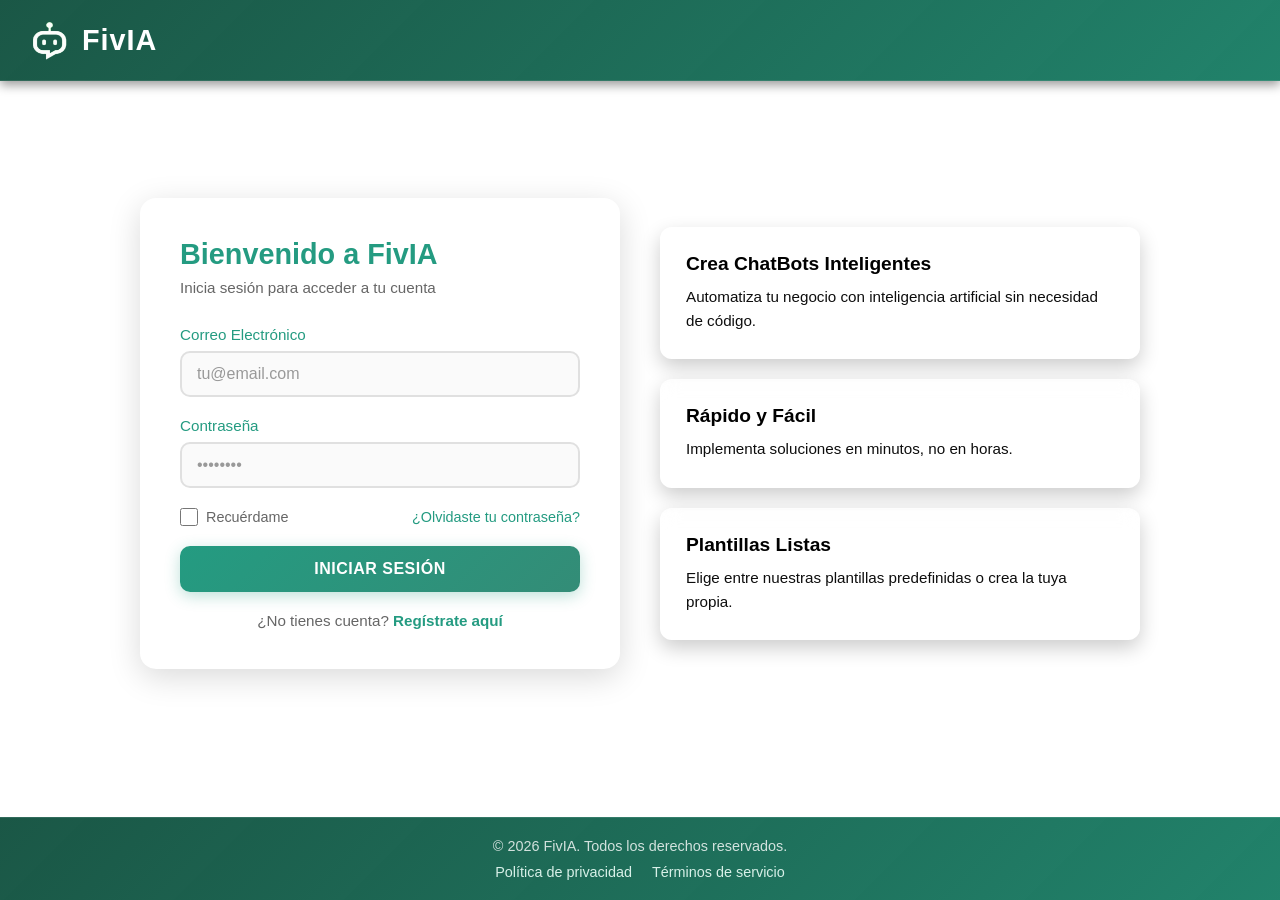
==== commit 45ba9d4c: "minor" ====
--- a/index.html
+++ b/index.html
@@ -1,5 +1,6 @@
 <!DOCTYPE html>
 <html lang="es">
+
 <head>
     <meta charset="UTF-8">
     <meta name="viewport" content="width=device-width, initial-scale=1.0">
@@ -7,6 +8,7 @@
     <link rel="stylesheet" href="css/auth.css">
     <link rel="icon" type="image/x-icon" href="assets/icono2.png">
 </head>
+
 <body>
     <div class="auth-container">
         <header class="auth-header">
@@ -27,24 +29,12 @@
                     <form id="loginForm" class="auth-form">
                         <div class="form-group">
                             <label for="email">Correo Electrónico</label>
-                            <input 
-                                type="email" 
-                                id="email" 
-                                name="email" 
-                                placeholder="tu@email.com" 
-                                required
-                            >
+                            <input type="email" id="email" name="email" placeholder="tu@email.com" required>
                         </div>
 
                         <div class="form-group">
                             <label for="password">Contraseña</label>
-                            <input 
-                                type="password" 
-                                id="password" 
-                                name="password" 
-                                placeholder="••••••••" 
-                                required
-                            >
+                            <input type="password" id="password" name="password" placeholder="••••••••" required>
                         </div>
 
                         <div class="form-options">
@@ -91,4 +81,5 @@
 
     <script src="scripts/auth.js"></script>
 </body>
-</html>
+
+</html>
--- a/css/auth.css
+++ b/css/auth.css
@@ -2,10 +2,10 @@
     --bg-principal: #249b81;
     --bg-secundario: #f4f6f8;
     --sombra: rgba(0, 0, 0, 0.4);
-    --header-gradient: linear-gradient(135deg, rgba(14,78,60,0.95), rgba(29,128,104,0.98));
+    --header-gradient: linear-gradient(135deg, rgba(14, 78, 60, 0.95), rgba(29, 128, 104, 0.98));
     --text-light: #d8f0e8;
     --text-primary: #249b81;
-    --border-light: rgba(216,240,232,0.3);
+    --border-light: rgba(216, 240, 232, 0.3);
     --white: #ffffff;
     --error: #ff6b6b;
     --success: #51cf66;
@@ -19,7 +19,7 @@
 }
 
 body {
-    background:white;
+    background: white;
     color: #333;
     min-height: 100vh;
     display: flex;
@@ -30,10 +30,13 @@
 }
 
 .auth-container {
-    width:100%;
+    width: 100vw;
     display: flex;
     flex-direction: column;
-    
+    height: 100vh;
+    padding: 0px;
+    margin: 0;
+
 }
 
 
@@ -46,7 +49,7 @@
     box-shadow: 0 4px 10px var(--sombra);
     border-bottom: 1px solid rgba(255, 255, 255, 0.1);
     width: 100%;
-    
+
 }
 
 .logo-section {
@@ -70,9 +73,12 @@
 }
 
 @keyframes pulse-ring {
-    0%, 100% {
+
+    0%,
+    100% {
         transform: scale(1);
     }
+
     50% {
         transform: scale(1.1);
     }
@@ -84,7 +90,7 @@
     align-items: center;
     justify-content: center;
     padding: 40px 20px;
-   
+
 }
 
 .form-wrapper {
@@ -94,6 +100,7 @@
     grid-template-columns: 1fr 1fr;
     gap: 40px;
     align-items: center;
+    margin-top: 50px;
 }
 
 .form-card {
@@ -110,6 +117,7 @@
         opacity: 0;
         transform: translateX(-30px);
     }
+
     to {
         opacity: 1;
         transform: translateX(0);
@@ -252,7 +260,7 @@
     text-decoration: underline;
 }
 
-/* BUTTONS */
+
 .btn-login,
 .btn-register {
     padding: 14px 24px;
@@ -314,6 +322,7 @@
         opacity: 0;
         transform: translateX(30px);
     }
+
     to {
         opacity: 1;
         transform: translateX(0);
@@ -321,7 +330,7 @@
 }
 
 .info-card {
-    background:rgba(255, 255, 255, 0.15);
+    background: rgba(255, 255, 255, 0.15);
     backdrop-filter: blur(10px);
     padding: 25px;
     border-radius: 12px;
@@ -334,7 +343,7 @@
 .info-card:hover {
     background: rgba(255, 255, 255, 0.15);
     transform: translateY(-5px);
-   
+
 }
 
 .info-card h3 {
@@ -351,17 +360,18 @@
     color: black;
 }
 
-/* FOOTER */
+
 .auth-footer {
-    bottom: 0;
+
     background: var(--header-gradient);
     padding: 20px 30px;
     text-align: center;
     border-top: 1px solid rgba(255, 255, 255, 0.1);
     color: rgba(255, 255, 255, 0.8);
     font-size: 0.9rem;
-    position: fixed;
+
     width: 100%;
+    bottom: 0;
 }
 
 .footer-links {
@@ -382,11 +392,12 @@
     color: var(--white);
 }
 
-/* RESPONSIVE DESIGN */
+
 @media (max-width: 900px) {
     .info-card {
-    display: none;
-    }
+        display: none;
+    }
+
     .form-wrapper {
         grid-template-columns: 1fr;
         gap: 30px;
@@ -405,6 +416,17 @@
         grid-column: 1;
         order: -1;
     }
+
+    .auth-main {
+        flex: 1;
+        display: flex;
+        align-items: center;
+        justify-content: center;
+        padding: 40px 20px;
+        margin-top: 80px;
+
+    }
+
 }
 
 @media (max-width: 700px) {
@@ -434,19 +456,6 @@
 
     .auth-main {
         padding: 20px 15px;
-    }
-
-    .info-card {
-        padding: 20px;
-    }
-
-    .info-card h3 {
-        font-size: 1.1rem;
-    }
-
-    .auth-footer {
-        padding: 15px 20px;
-        font-size: 0.85rem;
     }
 
     .footer-links {
@@ -491,15 +500,4 @@
         font-size: 0.9rem;
     }
 
-    .info-card {
-        padding: 15px;
-    }
-
-    .info-card h3 {
-        font-size: 1rem;
-    }
-
-    .info-card p {
-        font-size: 0.9rem;
-    }
-}
+}
